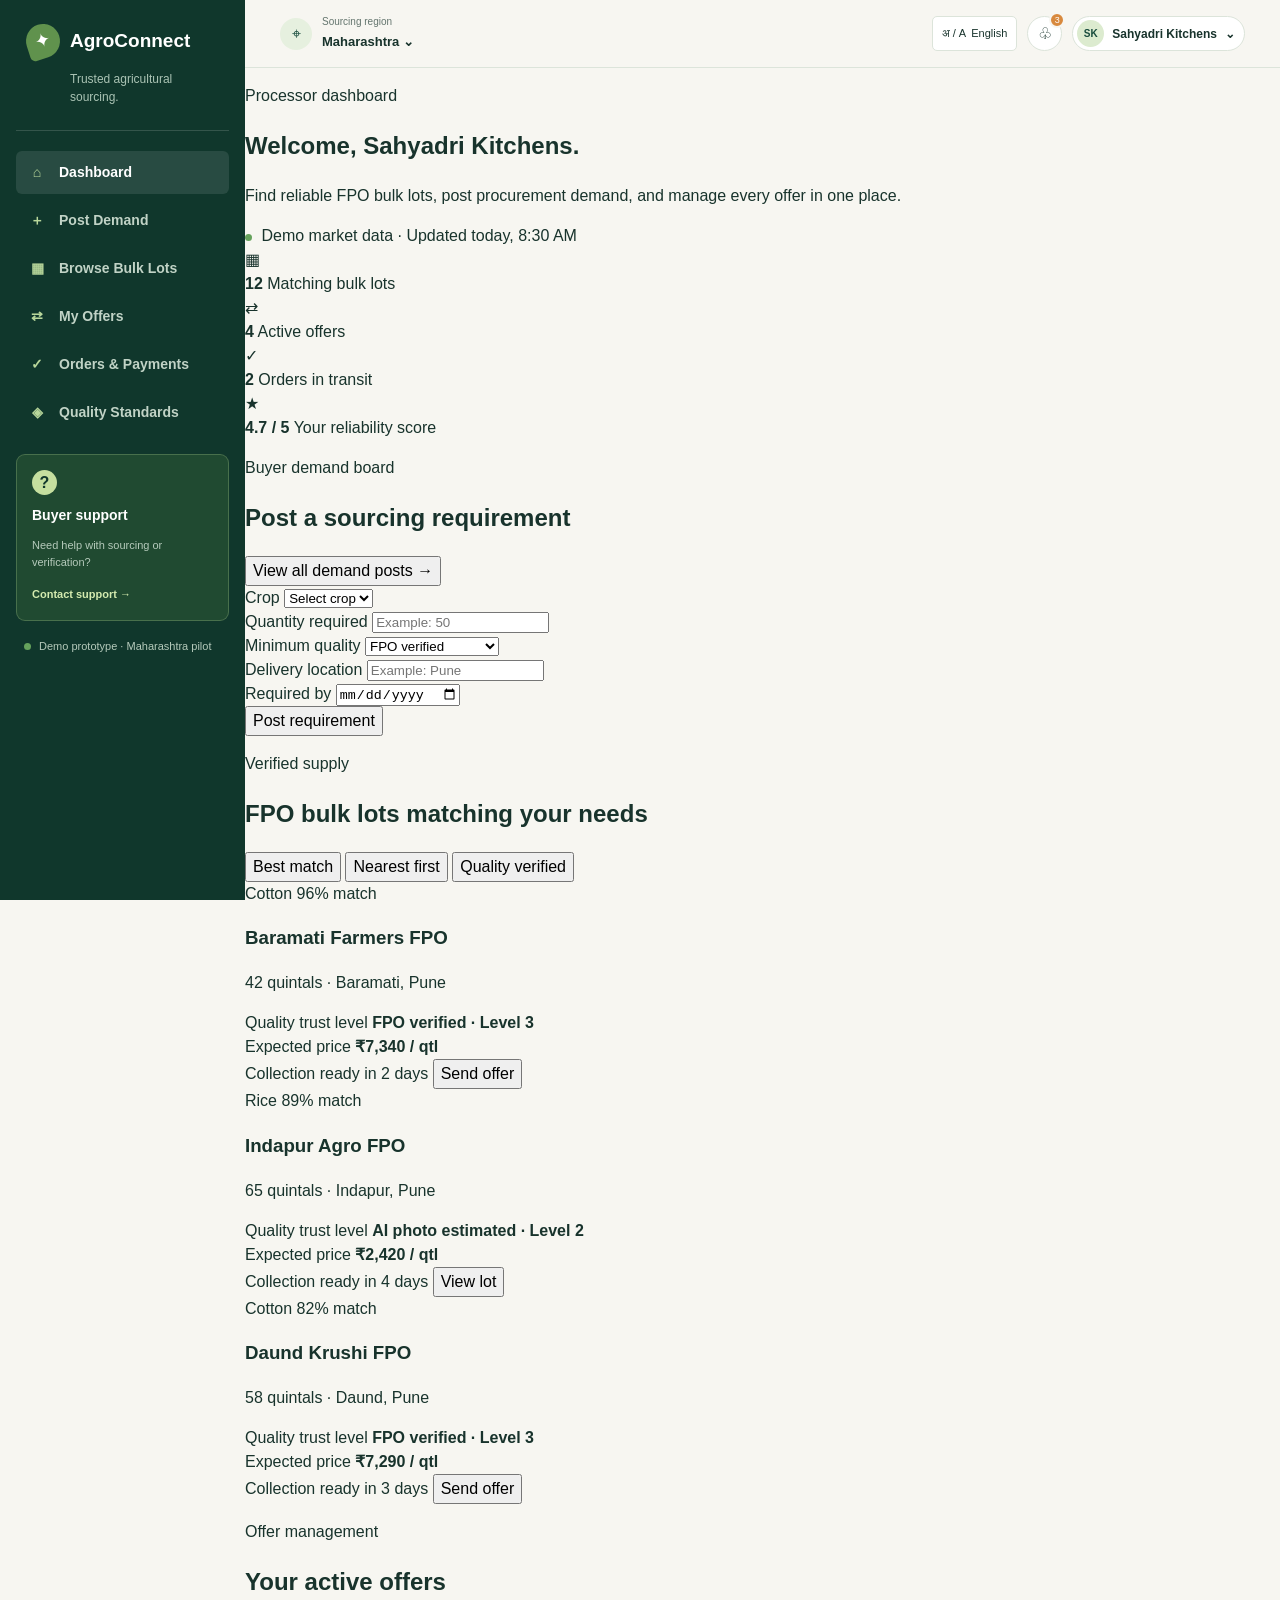
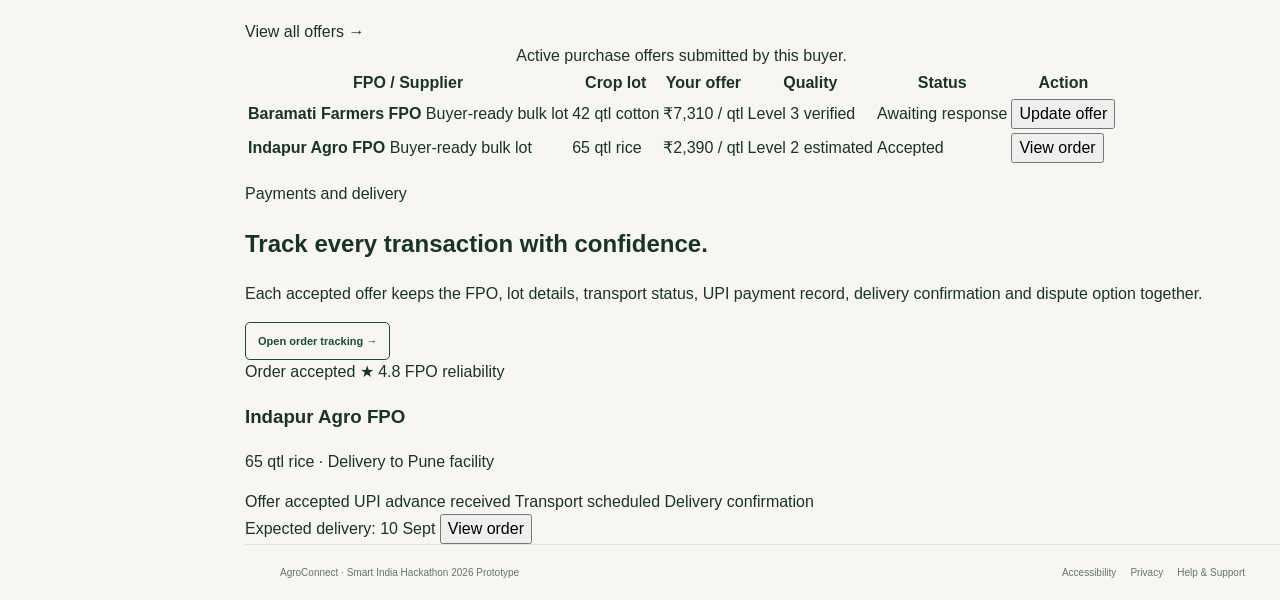
==== buyer.html @ 82c6be45 "fix(dashboard): resolve issue" ====
<!DOCTYPE html>
<html lang="en">
<head>
  <meta charset="UTF-8">
  <meta name="viewport" content="width=device-width, initial-scale=1.0">

  <title>Buyer Dashboard | AgroConnect</title>

  <link rel="stylesheet" href="css/common.css">
  <link rel="stylesheet" href="css/buyer.css">
</head>

<body>
  <a class="skip-link" href="#main-content">Skip to dashboard content</a>

  <div class="app-shell">
    <aside class="sidebar" aria-label="Buyer navigation">
      <div class="brand-area">
        <a class="brand" href="index.html">
          <span class="brand-icon">✦</span>
          <span><strong>AgroConnect</strong></span>
        </a>

        <p class="brand-tagline">Trusted agricultural sourcing.</p>
      </div>

      <nav class="sidebar-nav">
        <a class="nav-item active" href="#buyer-dashboard">
          <span>⌂</span>
          Dashboard
        </a>

        <a class="nav-item" href="#demand-board">
          <span>＋</span>
          Post Demand
        </a>

        <a class="nav-item" href="#bulk-lots">
          <span>▦</span>
          Browse Bulk Lots
        </a>

        <a class="nav-item" href="#offers">
          <span>⇄</span>
          My Offers
        </a>

        <a class="nav-item" href="#orders">
          <span>✓</span>
          Orders & Payments
        </a>

        <a class="nav-item" href="#quality">
          <span>◈</span>
          Quality Standards
        </a>
      </nav>

      <section class="help-card">
        <span class="help-icon">?</span>
        <h2>Buyer support</h2>
        <p>Need help with sourcing or verification?</p>
        <button class="text-button" type="button">Contact support →</button>
      </section>

      <div class="sidebar-footer">
        <span class="status-dot"></span>
        Demo prototype · Maharashtra pilot
      </div>
    </aside>

    <div class="page-wrapper">
      <header class="topbar">
        <button class="mobile-menu-button" type="button" aria-label="Open navigation" aria-expanded="false">
          ☰
        </button>

        <div class="location-selector">
          <span class="location-icon">⌖</span>

          <div>
            <small>Sourcing region</small>

            <button class="location-button" type="button">
              Maharashtra
              <span>⌄</span>
            </button>
          </div>
        </div>

        <div class="topbar-actions">
          <button class="language-button" type="button">
            अ / A
            <span>English</span>
          </button>

          <button class="notification-button" type="button" aria-label="View 3 notifications">
            ♧
            <span class="notification-count">3</span>
          </button>

          <button class="profile-button" type="button">
            <span class="profile-avatar">SK</span>
            <span class="profile-name">Sahyadri Kitchens</span>
            <span>⌄</span>
          </button>
        </div>
      </header>

      <main id="main-content" class="buyer-content">
        <section id="buyer-dashboard" class="buyer-welcome">
          <div>
            <p class="eyebrow">Processor dashboard</p>
            <h1>Welcome, Sahyadri Kitchens.</h1>
            <p>
              Find reliable FPO bulk lots, post procurement demand,
              and manage every offer in one place.
            </p>
          </div>

          <div class="data-status">
            <span class="status-dot"></span>
            Demo market data · Updated today, 8:30 AM
          </div>
        </section>

        <section class="buyer-summary-grid" aria-label="Buyer summary">
          <article class="buyer-summary-card">
            <span class="summary-icon">▦</span>
            <div>
              <strong>12</strong>
              <span>Matching bulk lots</span>
            </div>
          </article>

          <article class="buyer-summary-card">
            <span class="summary-icon">⇄</span>
            <div>
              <strong>4</strong>
              <span>Active offers</span>
            </div>
          </article>

          <article class="buyer-summary-card">
            <span class="summary-icon">✓</span>
            <div>
              <strong>2</strong>
              <span>Orders in transit</span>
            </div>
          </article>

          <article class="buyer-summary-card trust-card">
            <span class="summary-icon">★</span>
            <div>
              <strong>4.7 / 5</strong>
              <span>Your reliability score</span>
            </div>
          </article>
        </section>

        <section id="demand-board" class="buyer-section" aria-labelledby="demand-title">
          <div class="section-heading">
            <div>
              <p class="eyebrow">Buyer demand board</p>
              <h2 id="demand-title">Post a sourcing requirement</h2>
            </div>

            <button class="section-link button-reset" type="button">
              View all demand posts →
            </button>
          </div>

          <form class="demand-form" id="demand-form">
            <div class="form-field">
              <label for="crop">Crop</label>
              <select id="crop" required>
                <option value="">Select crop</option>
                <option>Cotton</option>
                <option>Rice</option>
                <option>Sugarcane</option>
                <option>Tur Dal</option>
              </select>
            </div>

            <div class="form-field">
              <label for="quantity">Quantity required</label>
              <input id="quantity" type="number" placeholder="Example: 50">
            </div>

            <div class="form-field">
              <label for="quality-grade">Minimum quality</label>
              <select id="quality-grade">
                <option>FPO verified</option>
                <option>AI photo estimated</option>
                <option>Self-declared</option>
              </select>
            </div>

            <div class="form-field">
              <label for="delivery-location">Delivery location</label>
              <input id="delivery-location" type="text" placeholder="Example: Pune">
            </div>

            <div class="form-field">
              <label for="required-date">Required by</label>
              <input id="required-date" type="date">
            </div>

            <button class="post-demand-button" type="submit">
              Post requirement
            </button>
          </form>
        </section>

        <section id="bulk-lots" class="buyer-section" aria-labelledby="lots-title">
          <div class="section-heading">
            <div>
              <p class="eyebrow">Verified supply</p>
              <h2 id="lots-title">FPO bulk lots matching your needs</h2>
            </div>

            <div class="table-filters">
              <button class="filter-button active" type="button">Best match</button>
              <button class="filter-button" type="button">Nearest first</button>
              <button class="filter-button" type="button">Quality verified</button>
            </div>
          </div>

          <div class="bulk-lot-grid">
            <article class="bulk-lot-card featured-lot">
              <div class="bulk-lot-top">
                <span class="crop-badge cotton">Cotton</span>
                <span class="match-label">96% match</span>
              </div>

              <h3>Baramati Farmers FPO</h3>
              <p class="lot-details">42 quintals · Baramati, Pune</p>

              <div class="quality-row">
                <span>Quality trust level</span>
                <strong>FPO verified · Level 3</strong>
              </div>

              <div class="quality-progress">
                <span></span>
                <span></span>
                <span></span>
              </div>

              <div class="bulk-lot-price">
                <span>Expected price</span>
                <strong>₹7,340 / qtl</strong>
              </div>

              <div class="bulk-lot-footer">
                <span>Collection ready in 2 days</span>
                <button class="offer-button" type="button">Send offer</button>
              </div>
            </article>

            <article class="bulk-lot-card">
              <div class="bulk-lot-top">
                <span class="crop-badge rice">Rice</span>
                <span class="match-label">89% match</span>
              </div>

              <h3>Indapur Agro FPO</h3>
              <p class="lot-details">65 quintals · Indapur, Pune</p>

              <div class="quality-row">
                <span>Quality trust level</span>
                <strong>AI photo estimated · Level 2</strong>
              </div>

              <div class="quality-progress level-two-progress">
                <span></span>
                <span></span>
                <span></span>
              </div>

              <div class="bulk-lot-price">
                <span>Expected price</span>
                <strong>₹2,420 / qtl</strong>
              </div>

              <div class="bulk-lot-footer">
                <span>Collection ready in 4 days</span>
                <button class="offer-button" type="button">View lot</button>
              </div>
            </article>

            <article class="bulk-lot-card">
              <div class="bulk-lot-top">
                <span class="crop-badge cotton">Cotton</span>
                <span class="match-label">82% match</span>
              </div>

              <h3>Daund Krushi FPO</h3>
              <p class="lot-details">58 quintals · Daund, Pune</p>

              <div class="quality-row">
                <span>Quality trust level</span>
                <strong>FPO verified · Level 3</strong>
              </div>

              <div class="quality-progress">
                <span></span>
                <span></span>
                <span></span>
              </div>

              <div class="bulk-lot-price">
                <span>Expected price</span>
                <strong>₹7,290 / qtl</strong>
              </div>

              <div class="bulk-lot-footer">
                <span>Collection ready in 3 days</span>
                <button class="offer-button" type="button">Send offer</button>
              </div>
            </article>
          </div>
        </section>

        <section id="offers" class="buyer-section" aria-labelledby="offer-title">
          <div class="section-heading">
            <div>
              <p class="eyebrow">Offer management</p>
              <h2 id="offer-title">Your active offers</h2>
            </div>

            <a class="section-link" href="#all-offers">View all offers →</a>
          </div>

          <div class="table-container">
            <table>
              <caption>Active purchase offers submitted by this buyer.</caption>

              <thead>
                <tr>
                  <th>FPO / Supplier</th>
                  <th>Crop lot</th>
                  <th>Your offer</th>
                  <th>Quality</th>
                  <th>Status</th>
                  <th>Action</th>
                </tr>
              </thead>

              <tbody>
                <tr>
                  <td>
                    <strong>Baramati Farmers FPO</strong>
                    <span class="table-subtext">Buyer-ready bulk lot</span>
                  </td>

                  <td>42 qtl cotton</td>
                  <td>₹7,310 / qtl</td>
                  <td><span class="quality-badge verified">Level 3 verified</span></td>
                  <td><span class="offer-status pending">Awaiting response</span></td>
                  <td><button class="table-action" type="button">Update offer</button></td>
                </tr>

                <tr>
                  <td>
                    <strong>Indapur Agro FPO</strong>
                    <span class="table-subtext">Buyer-ready bulk lot</span>
                  </td>

                  <td>65 qtl rice</td>
                  <td>₹2,390 / qtl</td>
                  <td><span class="quality-badge estimated">Level 2 estimated</span></td>
                  <td><span class="offer-status accepted">Accepted</span></td>
                  <td><button class="table-action" type="button">View order</button></td>
                </tr>
              </tbody>
            </table>
          </div>
        </section>

        <section id="orders" class="buyer-section order-section" aria-labelledby="order-title">
          <div class="order-copy">
            <p class="eyebrow">Payments and delivery</p>
            <h2 id="order-title">Track every transaction with confidence.</h2>
            <p>
              Each accepted offer keeps the FPO, lot details, transport status,
              UPI payment record, delivery confirmation and dispute option together.
            </p>

            <button class="secondary-button" type="button">
              Open order tracking →
            </button>
          </div>

          <article class="order-preview">
            <div class="order-preview-top">
              <span class="offer-status accepted">Order accepted</span>
              <span class="reliability-score">★ 4.8 FPO reliability</span>
            </div>

            <h3>Indapur Agro FPO</h3>
            <p>65 qtl rice · Delivery to Pune facility</p>

            <div class="order-steps">
              <span class="completed">Offer accepted</span>
              <span class="completed">UPI advance received</span>
              <span class="current">Transport scheduled</span>
              <span>Delivery confirmation</span>
            </div>

            <div class="order-preview-footer">
              <span>Expected delivery: 10 Sept</span>
              <button type="button">View order</button>
            </div>
          </article>
        </section>
      </main>

      <footer class="app-footer">
        <span>AgroConnect · Smart India Hackathon 2026 Prototype</span>

        <nav>
          <a href="#accessibility">Accessibility</a>
          <a href="#privacy">Privacy</a>
          <a href="#support">Help & Support</a>
        </nav>
      </footer>
    </div>
  </div>

  <script src="js/buyer.js"></script>
</body>
</html>
---- css/common.css ----
:root {
  --green: #174b3c;
  --green-dark: #10372c;
  --green-light: #e6f0df;
  --cream: #f7f6f1;
  --white: #ffffff;
  --text: #18332c;
  --muted: #64756e;
  --line: #dce4da;
  --orange: #d8893e;
  --success: #287b47;
  --sidebar: 245px;
}

* {
  box-sizing: border-box;
}

html {
  scroll-behavior: smooth;
}

body {
  margin: 0;
  background: var(--cream);
  color: var(--text);
  font-family: Arial, "Segoe UI", sans-serif;
  line-height: 1.5;
}

a {
  color: inherit;
  text-decoration: none;
}

button {
  cursor: pointer;
  font: inherit;
}

button:focus-visible,
a:focus-visible {
  outline: 3px solid var(--orange);
  outline-offset: 3px;
}

.skip-link {
  position: fixed;
  top: -100px;
  left: 15px;
  z-index: 100;
  padding: 10px 14px;
  background: white;
  color: var(--green);
  font-weight: bold;
}

.skip-link:focus {
  top: 15px;
}

.visually-hidden {
  position: absolute;
  width: 1px;
  height: 1px;
  overflow: hidden;
  clip: rect(0 0 0 0);
}

/* Sidebar */

.app-shell {
  min-height: 100vh;
}

.sidebar {
  position: fixed;
  top: 0;
  bottom: 0;
  width: var(--sidebar);
  padding: 24px 16px 16px;
  background: var(--green-dark);
  color: #dce9df;
  overflow-y: auto;
  z-index: 20;
}

.brand-area {
  padding: 0 10px 24px;
  border-bottom: 1px solid rgba(255, 255, 255, 0.15);
}

.brand {
  display: flex;
  align-items: center;
  gap: 10px;
  color: white;
  font-size: 19px;
}

.brand-icon {
  display: grid;
  width: 34px;
  height: 34px;
  place-items: center;
  border-radius: 50% 50% 50% 5px;
  background: #60924d;
  transform: rotate(-18deg);
}

.brand em {
  color: #e3a45b;
  font-style: normal;
  font-weight: bold;
}

.brand-tagline {
  margin: 12px 0 0 44px;
  color: #aac3b4;
  font-size: 12px;
}

.sidebar-nav {
  display: grid;
  gap: 5px;
  padding: 20px 0;
}

.nav-item {
  display: flex;
  align-items: center;
  gap: 13px;
  padding: 11px 12px;
  border-radius: 6px;
  color: #c1d3c6;
  font-size: 14px;
  font-weight: 600;
}

.nav-item span {
  width: 18px;
  color: #b8d79b;
  text-align: center;
}

.nav-item:hover,
.nav-item.active {
  background: rgba(255, 255, 255, 0.1);
  color: white;
}

.help-card {
  margin-top: auto;
  padding: 15px;
  border: 1px solid rgba(190, 223, 155, 0.25);
  border-radius: 9px;
  background: rgba(102, 148, 71, 0.2);
}

.help-icon {
  display: grid;
  width: 25px;
  height: 25px;
  place-items: center;
  border-radius: 50%;
  background: #c5df9f;
  color: var(--green-dark);
  font-weight: bold;
}

.help-card h2 {
  margin: 10px 0 4px;
  color: white;
  font-size: 14px;
}

.help-card p,
.sidebar-footer {
  color: #b5cabb;
  font-size: 11px;
}

.text-button {
  padding: 0;
  border: 0;
  background: transparent;
  color: #d4ebaf;
  font-size: 11px;
  font-weight: bold;
}

.sidebar-footer {
  padding: 17px 8px 0;
}

.status-dot {
  display: inline-block;
  width: 7px;
  height: 7px;
  margin-right: 5px;
  border-radius: 50%;
  background: #65a25c;
}

/* Top bar */

.page-wrapper {
  min-height: 100vh;
  margin-left: var(--sidebar);
}

.topbar {
  position: sticky;
  top: 0;
  z-index: 10;
  display: flex;
  align-items: center;
  justify-content: space-between;
  min-height: 68px;
  padding: 0 35px;
  border-bottom: 1px solid var(--line);
  background: rgba(247, 246, 241, 0.97);
}

.location-selector,
.topbar-actions,
.profile-button,
.language-button {
  display: flex;
  align-items: center;
}

.location-selector {
  gap: 10px;
}

.location-icon {
  display: grid;
  width: 32px;
  height: 32px;
  place-items: center;
  border-radius: 50%;
  background: var(--green-light);
  color: var(--green);
}

.location-selector small {
  display: block;
  color: var(--muted);
  font-size: 10px;
}

.location-button,
.icon-button {
  padding: 0;
  border: 0;
  background: transparent;
  color: var(--text);
  font-size: 13px;
  font-weight: bold;
}

.topbar-actions {
  gap: 10px;
}

.language-button,
.notification-button,
.profile-button {
  min-height: 35px;
  border: 1px solid var(--line);
  background: white;
  color: var(--text);
}

.language-button {
  gap: 5px;
  padding: 0 9px;
  border-radius: 5px;
  font-size: 11px;
}

.notification-button {
  position: relative;
  width: 35px;
  border-radius: 50%;
}

.notification-count {
  position: absolute;
  top: -5px;
  right: -4px;
  display: grid;
  width: 16px;
  height: 16px;
  place-items: center;
  border: 2px solid var(--cream);
  border-radius: 50%;
  background: var(--orange);
  color: white;
  font-size: 9px;
}

.profile-button {
  gap: 8px;
  padding: 3px 9px 3px 4px;
  border-radius: 20px;
  font-size: 12px;
  font-weight: bold;
}

.profile-avatar {
  display: grid;
  width: 27px;
  height: 27px;
  place-items: center;
  border-radius: 50%;
  background: #dcebcf;
  color: var(--green);
  font-size: 10px;
}

.mobile-menu-button {
  display: none;
}

/* Shared buttons and footer */

.primary-button,
.secondary-button,
.small-button {
  border-radius: 5px;
  font-size: 11px;
  font-weight: bold;
}

.primary-button {
  width: 100%;
  padding: 11px;
  border: 0;
  background: var(--green);
  color: white;
}

.primary-button:hover {
  background: var(--green-dark);
}

.secondary-button {
  display: inline-block;
  padding: 10px 12px;
  border: 1px solid var(--green);
  background: transparent;
  color: var(--green);
}

.app-footer {
  display: flex;
  justify-content: space-between;
  gap: 15px;
  padding: 20px 35px;
  border-top: 1px solid var(--line);
  color: var(--muted);
  font-size: 10px;
}

.app-footer nav {
  display: flex;
  gap: 14px;
}

.prototype-message {
  position: fixed;
  right: 20px;
  bottom: 20px;
  z-index: 100;
  max-width: 320px;
  padding: 12px 16px;
  border-radius: 6px;
  background: var(--green);
  color: white;
  box-shadow: 0 8px 22px rgba(0, 0, 0, 0.18);
  font-size: 13px;
}

/* Shared mobile layout */

@media (max-width: 900px) {
  .sidebar {
    transform: translateX(-100%);
    transition: transform 0.25s ease;
  }

  .sidebar.is-open {
    transform: translateX(0);
  }

  .page-wrapper {
    margin-left: 0;
  }

  .mobile-menu-button {
    display: block;
    border: 0;
    background: transparent;
    color: var(--green);
    font-size: 22px;
  }
}

@media (max-width: 600px) {
  .topbar {
    padding: 0 18px;
  }

  .profile-name,
  .language-button span,
  .location-selector small {
    display: none;
  }

  .app-footer {
    align-items: flex-start;
    flex-direction: column;
    padding: 18px;
  }
}

html {
  scroll-padding-top: 90px;
}

body {
  overflow-x: hidden;
}

@media (max-width: 900px) {
  .topbar {
    z-index: 40;
  }

  .sidebar {
    z-index: 30;
    width: min(280px, 82vw);
  }

  .sidebar.is-open {
    box-shadow: 15px 0 35px rgba(0, 0, 0, 0.22);
  }

  .mobile-menu-button {
    position: relative;
    z-index: 50;
  }
}

/* =========================================================
   AGROCONNECT AI
   MOBILE SIDEBAR FIX
   ========================================================= */

/*
   Prevent the entire website from moving sideways
   when the mobile sidebar is opened.
*/
html,
body {
  overflow-x: hidden;
}


/*
   The page itself should not scroll horizontally.
*/
body {
  position: relative;
}


/* =========================================================
   SIDEBAR OVERLAY
   ========================================================= */

.sidebar-overlay {
  display: none;
}


/* =========================================================
   MOBILE SIDEBAR
   ========================================================= */

@media (max-width: 900px) {

  /*
     Keep the sidebar above the page.
  */
  .sidebar {
    position: fixed;
    top: 0;
    left: 0;

    width: min(280px, 82vw);
    height: 100vh;

    z-index: 100;

    transform: translateX(-100%);

    transition:
      transform 0.25s ease;

    overflow-y: auto;
    overflow-x: hidden;
  }


  /*
     When JavaScript adds .is-open,
     the sidebar comes onto the screen.
  */
  .sidebar.is-open {
    transform: translateX(0);
  }


  /* =======================================================
     CLOSE BUTTON
     ======================================================= */

  .sidebar-close-button {
    display: flex;

    align-items: center;
    justify-content: center;

    position: absolute;

    top: 16px;
    right: 16px;

    width: 30px;
    height: 30px;

    border: none;
    border-radius: 8px;

    background: whitesmoke;

    font-size: 30px;
    line-height: 1;

    cursor: pointer;

    z-index: 110;
  }


  .sidebar-close-button:hover {
    background: rgba(164, 165, 164, 0.06);
  }


  /* =======================================================
     OVERLAY
     ======================================================= */

  .sidebar-overlay {
    display: block;

    position: fixed;

    inset: 0;

    background: rgba(0, 0, 0, 0.35);

    z-index: 90;

    opacity: 0;

    visibility: hidden;

    pointer-events: none;

    transition:
      opacity 0.25s ease,
      visibility 0.25s ease;
  }


  /*
     Overlay becomes clickable only when
     sidebar is open.
  */
  .sidebar-overlay.is-visible {
    opacity: 1;

    visibility: visible;

    pointer-events: auto;
  }


  /* =======================================================
     TOP BAR
     ======================================================= */

  .topbar {
    position: relative;
    z-index: 80;
  }


  /*
     Mobile menu button stays above the page.
  */
  .mobile-menu-button {
    position: relative;

    z-index: 85;
  }


  /*
     Stop the background page from scrolling while
     mobile navigation is open.
  */
  body.sidebar-open {
    overflow: hidden;
  }

}


/* =========================================================
   DESKTOP
   ========================================================= */

@media (min-width: 901px) {

  /*
     Close button should never appear on desktop.
  */
  .sidebar-close-button {
    display: none;
  }

}
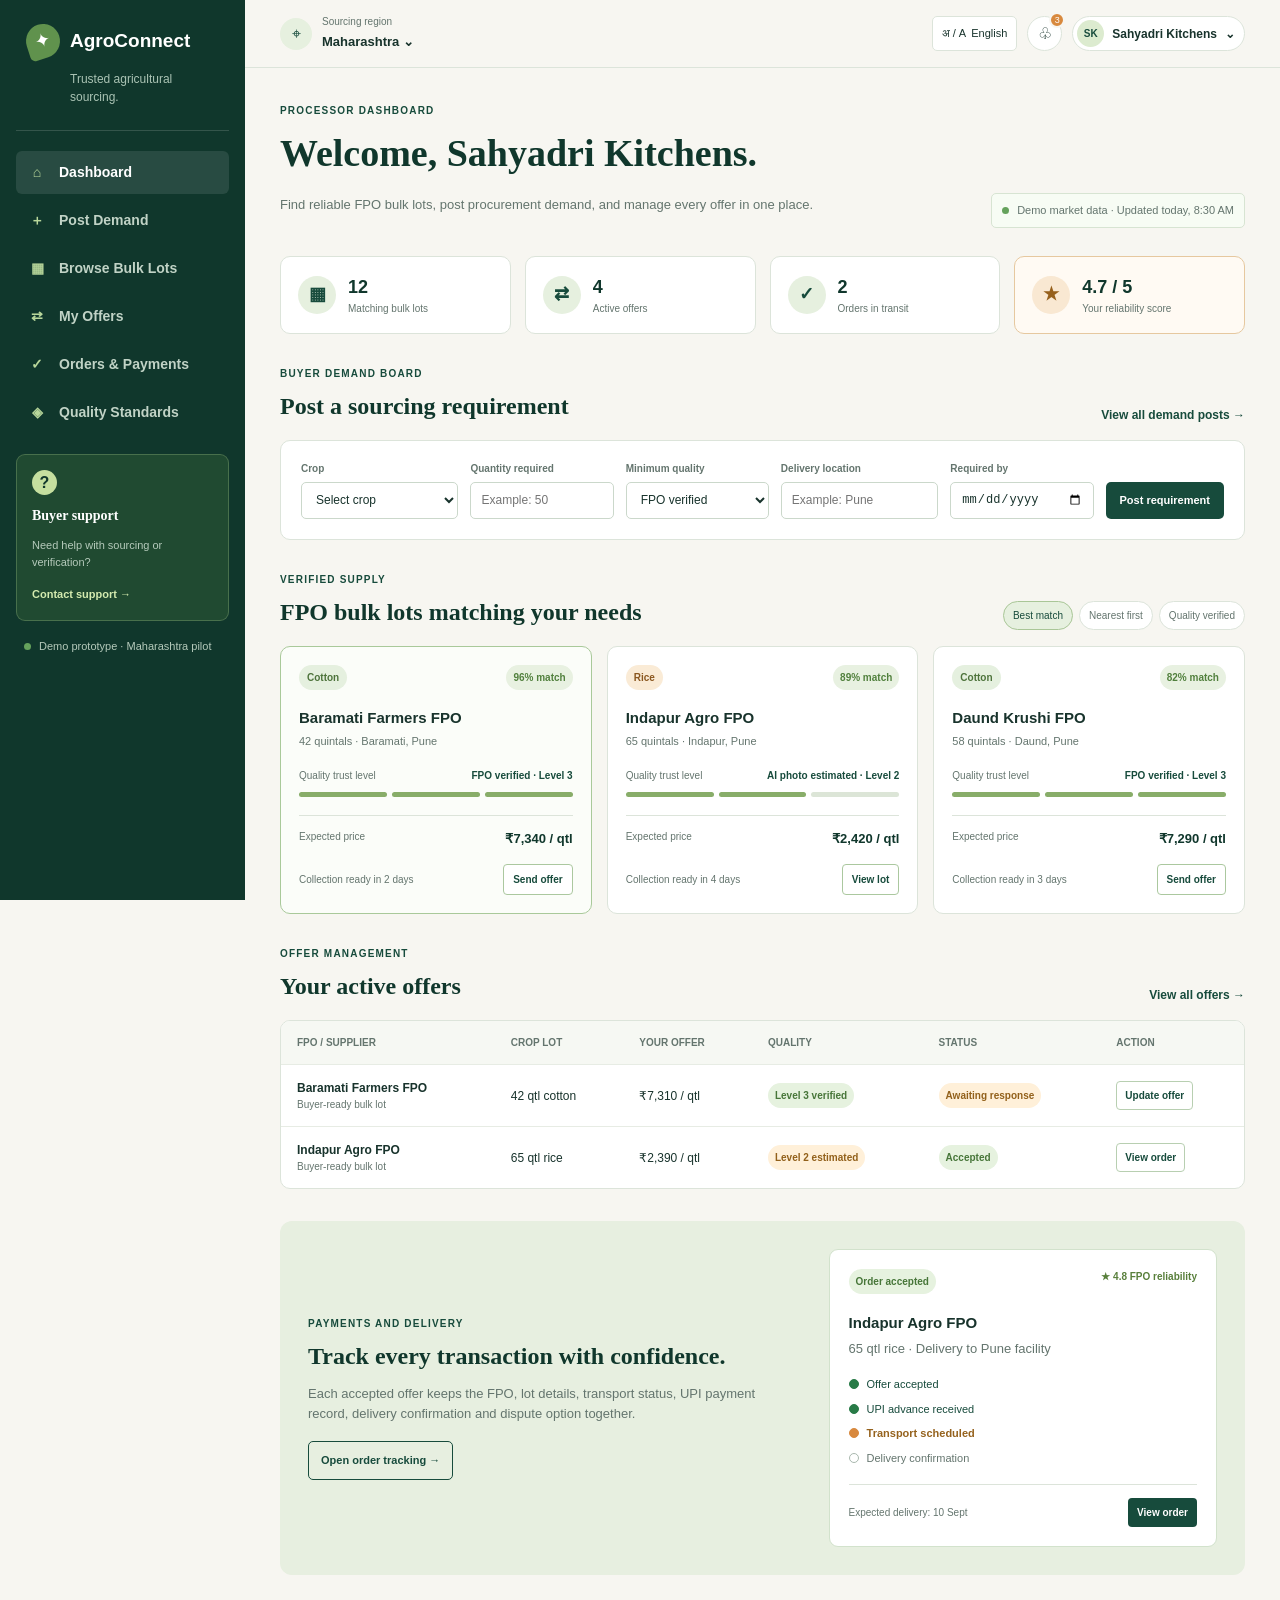
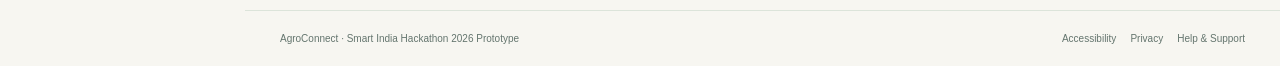
==== commit 264f0317: "feat: add AgroConnect role-based dashboards" ====
--- a/buyer.html
+++ b/buyer.html
@@ -15,6 +15,9 @@
 
   <div class="app-shell">
     <aside class="sidebar" aria-label="Buyer navigation">
+      <button class="sidebar-close" type="button" aria-label="Close navigation">
+  ×
+</button>
       <div class="brand-area">
         <a class="brand" href="index.html">
           <span class="brand-icon">✦</span>
@@ -68,6 +71,7 @@
         Demo prototype · Maharashtra pilot
       </div>
     </aside>
+    <button class="mobile-overlay" type="button" aria-label="Close navigation"></button>
 
     <div class="page-wrapper">
       <header class="topbar">
--- a/css/common.css
+++ b/css/common.css
@@ -1,16 +1,34 @@
+/* =========================================================
+   AGROCONNECT AI
+   COMMON STYLES
+   ========================================================= */
+
+/* =========================================================
+   ROOT VARIABLES
+   ========================================================= */
+
 :root {
   --green: #174b3c;
   --green-dark: #10372c;
   --green-light: #e6f0df;
+
   --cream: #f7f6f1;
   --white: #ffffff;
+
   --text: #18332c;
   --muted: #64756e;
   --line: #dce4da;
+
   --orange: #d8893e;
   --success: #287b47;
+
   --sidebar: 245px;
 }
+
+
+/* =========================================================
+   GLOBAL RESET
+   ========================================================= */
 
 * {
   box-sizing: border-box;
@@ -18,14 +36,20 @@
 
 html {
   scroll-behavior: smooth;
+  scroll-padding-top: 90px;
 }
 
 body {
   margin: 0;
+  position: relative;
+
   background: var(--cream);
   color: var(--text);
+
   font-family: Arial, "Segoe UI", sans-serif;
   line-height: 1.5;
+
+  overflow-x: hidden;
 }
 
 a {
@@ -44,15 +68,26 @@
   outline-offset: 3px;
 }
 
+
+/* =========================================================
+   ACCESSIBILITY
+   ========================================================= */
+
 .skip-link {
   position: fixed;
   top: -100px;
   left: 15px;
-  z-index: 100;
+
+  z-index: 1000;
+
   padding: 10px 14px;
-  background: white;
+
+  background: var(--white);
   color: var(--green);
+
   font-weight: bold;
+
+  box-shadow: 0 4px 15px rgba(0, 0, 0, 0.15);
 }
 
 .skip-link:focus {
@@ -61,130 +96,209 @@
 
 .visually-hidden {
   position: absolute;
+
   width: 1px;
   height: 1px;
+
   overflow: hidden;
+
   clip: rect(0 0 0 0);
-}
-
-/* Sidebar */
+  clip-path: inset(50%);
+  white-space: nowrap;
+}
+
+
+/* =========================================================
+   APP SHELL
+   ========================================================= */
 
 .app-shell {
   min-height: 100vh;
 }
 
+
+/* =========================================================
+   SIDEBAR - DESKTOP
+   ========================================================= */
+
 .sidebar {
   position: fixed;
+
   top: 0;
+  left: 0;
   bottom: 0;
+
   width: var(--sidebar);
+
   padding: 24px 16px 16px;
+
   background: var(--green-dark);
   color: #dce9df;
+
+  overflow-x: hidden;
   overflow-y: auto;
-  z-index: 20;
-}
+
+  z-index: 200;
+
+  /* Desktop state */
+  transform: translateX(0);
+}
+
+
+/* =========================================================
+   SIDEBAR BRAND
+   ========================================================= */
 
 .brand-area {
   padding: 0 10px 24px;
+
   border-bottom: 1px solid rgba(255, 255, 255, 0.15);
 }
 
 .brand {
   display: flex;
   align-items: center;
+
   gap: 10px;
+
   color: white;
+
   font-size: 19px;
 }
 
 .brand-icon {
   display: grid;
+
   width: 34px;
   height: 34px;
+
   place-items: center;
+
   border-radius: 50% 50% 50% 5px;
+
   background: #60924d;
+
   transform: rotate(-18deg);
 }
 
 .brand em {
   color: #e3a45b;
+
   font-style: normal;
   font-weight: bold;
 }
 
 .brand-tagline {
   margin: 12px 0 0 44px;
+
   color: #aac3b4;
+
   font-size: 12px;
 }
+
+
+/* =========================================================
+   SIDEBAR NAVIGATION
+   ========================================================= */
 
 .sidebar-nav {
   display: grid;
+
   gap: 5px;
+
   padding: 20px 0;
 }
 
 .nav-item {
   display: flex;
   align-items: center;
+
   gap: 13px;
+
   padding: 11px 12px;
+
   border-radius: 6px;
+
   color: #c1d3c6;
+
   font-size: 14px;
   font-weight: 600;
+
+  transition:
+    background 0.2s ease,
+    color 0.2s ease;
 }
 
 .nav-item span {
   width: 18px;
+
   color: #b8d79b;
+
   text-align: center;
 }
 
 .nav-item:hover,
 .nav-item.active {
   background: rgba(255, 255, 255, 0.1);
+
   color: white;
 }
+
+
+/* =========================================================
+   SIDEBAR HELP CARD
+   ========================================================= */
 
 .help-card {
   margin-top: auto;
+
   padding: 15px;
+
   border: 1px solid rgba(190, 223, 155, 0.25);
   border-radius: 9px;
+
   background: rgba(102, 148, 71, 0.2);
 }
 
 .help-icon {
   display: grid;
+
   width: 25px;
   height: 25px;
+
   place-items: center;
+
   border-radius: 50%;
+
   background: #c5df9f;
   color: var(--green-dark);
+
   font-weight: bold;
 }
 
 .help-card h2 {
   margin: 10px 0 4px;
+
   color: white;
+
   font-size: 14px;
 }
 
 .help-card p,
 .sidebar-footer {
   color: #b5cabb;
+
   font-size: 11px;
 }
 
 .text-button {
   padding: 0;
+
   border: 0;
+
   background: transparent;
   color: #d4ebaf;
+
   font-size: 11px;
   font-weight: bold;
 }
@@ -195,32 +309,74 @@
 
 .status-dot {
   display: inline-block;
+
   width: 7px;
   height: 7px;
+
   margin-right: 5px;
+
   border-radius: 50%;
+
   background: #65a25c;
 }
 
-/* Top bar */
+
+/* =========================================================
+   SIDEBAR CLOSE BUTTON
+   ========================================================= */
+
+/*
+   Hidden on desktop.
+   Displayed only on mobile.
+*/
+
+.sidebar-close-button {
+  display: none;
+}
+
+
+/* =========================================================
+   PAGE WRAPPER
+   ========================================================= */
 
 .page-wrapper {
   min-height: 100vh;
+
   margin-left: var(--sidebar);
 }
+
+
+/* =========================================================
+   TOP BAR
+   ========================================================= */
 
 .topbar {
   position: sticky;
+
   top: 0;
-  z-index: 10;
+
+  z-index: 100;
+
   display: flex;
   align-items: center;
   justify-content: space-between;
+
   min-height: 68px;
+
   padding: 0 35px;
+
   border-bottom: 1px solid var(--line);
+
   background: rgba(247, 246, 241, 0.97);
-}
+
+  backdrop-filter: blur(8px);
+  -webkit-backdrop-filter: blur(8px);
+}
+
+
+/* =========================================================
+   LOCATION SELECTOR
+   ========================================================= */
 
 .location-selector,
 .topbar-actions,
@@ -236,29 +392,43 @@
 
 .location-icon {
   display: grid;
+
   width: 32px;
   height: 32px;
+
   place-items: center;
+
   border-radius: 50%;
+
   background: var(--green-light);
   color: var(--green);
 }
 
 .location-selector small {
   display: block;
+
   color: var(--muted);
+
   font-size: 10px;
 }
 
 .location-button,
 .icon-button {
   padding: 0;
+
   border: 0;
+
   background: transparent;
   color: var(--text);
+
   font-size: 13px;
   font-weight: bold;
 }
+
+
+/* =========================================================
+   TOPBAR ACTIONS
+   ========================================================= */
 
 .topbar-actions {
   gap: 10px;
@@ -268,78 +438,164 @@
 .notification-button,
 .profile-button {
   min-height: 35px;
+
   border: 1px solid var(--line);
+
   background: white;
   color: var(--text);
 }
 
 .language-button {
   gap: 5px;
+
   padding: 0 9px;
+
   border-radius: 5px;
+
   font-size: 11px;
 }
 
 .notification-button {
   position: relative;
+
   width: 35px;
+
   border-radius: 50%;
 }
 
 .notification-count {
   position: absolute;
+
   top: -5px;
   right: -4px;
+
   display: grid;
+
   width: 16px;
   height: 16px;
+
   place-items: center;
+
   border: 2px solid var(--cream);
   border-radius: 50%;
+
   background: var(--orange);
   color: white;
+
   font-size: 9px;
 }
 
 .profile-button {
   gap: 8px;
+
   padding: 3px 9px 3px 4px;
+
   border-radius: 20px;
+
   font-size: 12px;
   font-weight: bold;
 }
 
 .profile-avatar {
   display: grid;
+
   width: 27px;
   height: 27px;
+
   place-items: center;
+
   border-radius: 50%;
+
   background: #dcebcf;
   color: var(--green);
+
   font-size: 10px;
 }
+
+
+/* =========================================================
+   MOBILE MENU BUTTON
+   ========================================================= */
 
 .mobile-menu-button {
   display: none;
-}
-
-/* Shared buttons and footer */
+
+  padding: 6px;
+
+  border: 0;
+
+  background: transparent;
+
+  color: var(--green);
+
+  font-size: 22px;
+
+  line-height: 1;
+}
+
+
+/* =========================================================
+   SIDEBAR OVERLAY
+   ========================================================= */
+
+/*
+   Hidden by default.
+   JavaScript adds .is-visible when sidebar opens.
+*/
+
+.sidebar-overlay {
+  position: fixed;
+
+  inset: 0;
+
+  z-index: 150;
+
+  background: rgba(0, 0, 0, 0.35);
+
+  opacity: 0;
+
+  visibility: hidden;
+
+  pointer-events: none;
+
+  transition:
+    opacity 0.25s ease,
+    visibility 0.25s ease;
+}
+
+.sidebar-overlay.is-visible {
+  opacity: 1;
+
+  visibility: visible;
+
+  pointer-events: auto;
+}
+
+
+/* =========================================================
+   SHARED BUTTONS
+   ========================================================= */
 
 .primary-button,
 .secondary-button,
 .small-button {
   border-radius: 5px;
+
   font-size: 11px;
   font-weight: bold;
 }
 
 .primary-button {
   width: 100%;
+
   padding: 11px;
+
   border: 0;
+
   background: var(--green);
   color: white;
+
+  transition: background 0.2s ease;
 }
 
 .primary-button:hover {
@@ -348,301 +604,327 @@
 
 .secondary-button {
   display: inline-block;
+
   padding: 10px 12px;
+
   border: 1px solid var(--green);
+
   background: transparent;
   color: var(--green);
 }
+
+
+/* =========================================================
+   APP FOOTER
+   ========================================================= */
 
 .app-footer {
   display: flex;
   justify-content: space-between;
+
   gap: 15px;
+
   padding: 20px 35px;
+
   border-top: 1px solid var(--line);
+
   color: var(--muted);
+
   font-size: 10px;
 }
 
 .app-footer nav {
   display: flex;
+
   gap: 14px;
 }
+
+
+/* =========================================================
+   PROTOTYPE MESSAGE
+   ========================================================= */
 
 .prototype-message {
   position: fixed;
+
   right: 20px;
   bottom: 20px;
-  z-index: 100;
+
+  z-index: 1000;
+
   max-width: 320px;
+
   padding: 12px 16px;
+
   border-radius: 6px;
+
   background: var(--green);
   color: white;
+
   box-shadow: 0 8px 22px rgba(0, 0, 0, 0.18);
+
   font-size: 13px;
 }
 
-/* Shared mobile layout */
+
+/* =========================================================
+   MOBILE LAYOUT
+   ========================================================= */
 
 @media (max-width: 900px) {
+
+  /* -------------------------------------------------------
+     PAGE
+     ------------------------------------------------------- */
+
+  .page-wrapper {
+    margin-left: 0;
+  }
+
+
+  /* -------------------------------------------------------
+     TOPBAR
+     ------------------------------------------------------- */
+
+  .topbar {
+    position: sticky;
+
+    top: 0;
+
+    z-index: 100;
+
+    min-height: 64px;
+
+    padding: 0 20px;
+  }
+
+
+  /* -------------------------------------------------------
+     MOBILE MENU
+     ------------------------------------------------------- */
+
+  .mobile-menu-button {
+    display: flex;
+
+    align-items: center;
+    justify-content: center;
+
+    position: relative;
+
+    z-index: 120;
+
+    width: 40px;
+    height: 40px;
+  }
+
+
+  /* -------------------------------------------------------
+     SIDEBAR
+     ------------------------------------------------------- */
+
   .sidebar {
+    position: fixed;
+
+    top: 0;
+    left: 0;
+
+    width: min(280px, 82vw);
+    height: 100vh;
+
+    padding: 24px 16px 20px;
+
+    z-index: 300;
+
+    overflow-x: hidden;
+    overflow-y: auto;
+
     transform: translateX(-100%);
+
     transition: transform 0.25s ease;
-  }
+
+    box-shadow: none;
+
+    /*
+       Prevents accidental horizontal movement
+       while opening/closing.
+    */
+    will-change: transform;
+  }
+
+
+  /*
+     IMPORTANT:
+     JavaScript adds .is-open.
+  */
 
   .sidebar.is-open {
     transform: translateX(0);
-  }
-
-  .page-wrapper {
-    margin-left: 0;
-  }
-
-  .mobile-menu-button {
+
+    box-shadow: 15px 0 35px rgba(0, 0, 0, 0.22);
+  }
+
+
+  /* -------------------------------------------------------
+     CLOSE BUTTON
+     ------------------------------------------------------- */
+
+  .sidebar-close-button {
+    display: flex;
+
+    align-items: center;
+    justify-content: center;
+
+    position: absolute;
+
+    top: 16px;
+    right: 16px;
+
+    width: 32px;
+    height: 32px;
+
+    padding: 0;
+
+    border: 0;
+
+    border-radius: 8px;
+
+    background: rgba(255, 255, 255, 0.95);
+
+    color: var(--green-dark);
+
+    font-size: 26px;
+
+    line-height: 1;
+
+    z-index: 310;
+  }
+
+  .sidebar-close-button:hover {
+    background: white;
+  }
+
+
+  /* -------------------------------------------------------
+     OVERLAY
+     ------------------------------------------------------- */
+
+  .sidebar-overlay {
     display: block;
-    border: 0;
-    background: transparent;
-    color: var(--green);
-    font-size: 22px;
-  }
-}
+
+    z-index: 250;
+  }
+
+
+  /* -------------------------------------------------------
+     BODY LOCK
+     ------------------------------------------------------- */
+
+  body.sidebar-open {
+    overflow: hidden;
+  }
+}
+
+
+/* =========================================================
+   SMALL MOBILE
+   ========================================================= */
 
 @media (max-width: 600px) {
+
   .topbar {
-    padding: 0 18px;
-  }
-
-  .profile-name,
-  .language-button span,
+    padding: 0 16px;
+
+    min-height: 60px;
+  }
+
+  .profile-name {
+    display: none;
+  }
+
+  .language-button span {
+    display: none;
+  }
+
   .location-selector small {
     display: none;
   }
 
+  .location-selector {
+    gap: 7px;
+  }
+
+  .topbar-actions {
+    gap: 6px;
+  }
+
   .app-footer {
     align-items: flex-start;
+
     flex-direction: column;
+
     padding: 18px;
   }
-}
-
-html {
-  scroll-padding-top: 90px;
-}
-
-body {
-  overflow-x: hidden;
-}
-
-@media (max-width: 900px) {
+
+  .app-footer nav {
+    flex-wrap: wrap;
+  }
+
+  .prototype-message {
+    right: 12px;
+    bottom: 12px;
+
+    left: 12px;
+
+    max-width: none;
+  }
+}
+
+
+/* =========================================================
+   VERY SMALL SCREENS
+   ========================================================= */
+
+@media (max-width: 380px) {
+
   .topbar {
-    z-index: 40;
-  }
-
-  .sidebar {
-    z-index: 30;
-    width: min(280px, 82vw);
-  }
-
-  .sidebar.is-open {
-    box-shadow: 15px 0 35px rgba(0, 0, 0, 0.22);
+    padding: 0 12px;
   }
 
   .mobile-menu-button {
-    position: relative;
-    z-index: 50;
-  }
-}
-
-/* =========================================================
-   AGROCONNECT AI
-   MOBILE SIDEBAR FIX
-   ========================================================= */
-
-/*
-   Prevent the entire website from moving sideways
-   when the mobile sidebar is opened.
-*/
-html,
-body {
-  overflow-x: hidden;
-}
-
-
-/*
-   The page itself should not scroll horizontally.
-*/
-body {
-  position: relative;
-}
-
-
-/* =========================================================
-   SIDEBAR OVERLAY
-   ========================================================= */
-
-.sidebar-overlay {
-  display: none;
-}
-
-
-/* =========================================================
-   MOBILE SIDEBAR
-   ========================================================= */
-
-@media (max-width: 900px) {
-
-  /*
-     Keep the sidebar above the page.
-  */
-  .sidebar {
-    position: fixed;
-    top: 0;
-    left: 0;
-
-    width: min(280px, 82vw);
-    height: 100vh;
-
-    z-index: 100;
-
-    transform: translateX(-100%);
-
-    transition:
-      transform 0.25s ease;
-
-    overflow-y: auto;
-    overflow-x: hidden;
-  }
-
-
-  /*
-     When JavaScript adds .is-open,
-     the sidebar comes onto the screen.
-  */
-  .sidebar.is-open {
-    transform: translateX(0);
-  }
-
-
-  /* =======================================================
-     CLOSE BUTTON
-     ======================================================= */
-
-  .sidebar-close-button {
-    display: flex;
-
-    align-items: center;
-    justify-content: center;
-
-    position: absolute;
-
-    top: 16px;
-    right: 16px;
-
-    width: 30px;
-    height: 30px;
-
-    border: none;
-    border-radius: 8px;
-
-    background: whitesmoke;
-
-    font-size: 30px;
-    line-height: 1;
-
-    cursor: pointer;
-
-    z-index: 110;
-  }
-
-
-  .sidebar-close-button:hover {
-    background: rgba(164, 165, 164, 0.06);
-  }
-
-
-  /* =======================================================
-     OVERLAY
-     ======================================================= */
-
-  .sidebar-overlay {
-    display: block;
-
-    position: fixed;
-
-    inset: 0;
-
-    background: rgba(0, 0, 0, 0.35);
-
-    z-index: 90;
-
-    opacity: 0;
-
-    visibility: hidden;
-
-    pointer-events: none;
-
-    transition:
-      opacity 0.25s ease,
-      visibility 0.25s ease;
-  }
-
-
-  /*
-     Overlay becomes clickable only when
-     sidebar is open.
-  */
-  .sidebar-overlay.is-visible {
-    opacity: 1;
-
-    visibility: visible;
-
-    pointer-events: auto;
-  }
-
-
-  /* =======================================================
-     TOP BAR
-     ======================================================= */
-
-  .topbar {
-    position: relative;
-    z-index: 80;
-  }
-
-
-  /*
-     Mobile menu button stays above the page.
-  */
-  .mobile-menu-button {
-    position: relative;
-
-    z-index: 85;
-  }
-
-
-  /*
-     Stop the background page from scrolling while
-     mobile navigation is open.
-  */
-  body.sidebar-open {
-    overflow: hidden;
-  }
-
-}
-
-
-/* =========================================================
-   DESKTOP
-   ========================================================= */
-
-@media (min-width: 901px) {
-
-  /*
-     Close button should never appear on desktop.
-  */
-  .sidebar-close-button {
-    display: none;
-  }
-
+    width: 36px;
+    height: 36px;
+  }
+
+  .location-icon {
+    width: 29px;
+    height: 29px;
+  }
+
+  .notification-button {
+    width: 32px;
+  }
+
+  .profile-avatar {
+    width: 25px;
+    height: 25px;
+  }
+}
+
+
+/* =========================================================
+   REDUCED MOTION
+   ========================================================= */
+
+@media (prefers-reduced-motion: reduce) {
+
+  html {
+    scroll-behavior: auto;
+  }
+
+  .sidebar,
+  .sidebar-overlay,
+  .nav-item,
+  .primary-button {
+    transition: none;
+  }
 }
--- a/css/buyer.css
+++ b/css/buyer.css
@@ -0,0 +1,643 @@
+.buyer-content {
+  max-width: 1400px;
+  margin: auto;
+  padding: 35px;
+}
+
+.buyer-welcome,
+.section-heading,
+.bulk-lot-top,
+.bulk-lot-footer,
+.order-preview-top,
+.order-preview-footer {
+  display: flex;
+  justify-content: space-between;
+  gap: 15px;
+}
+
+.buyer-welcome,
+.section-heading {
+  align-items: flex-end;
+}
+
+.eyebrow {
+  margin: 0 0 7px;
+  color: var(--green);
+  font-size: 10px;
+  font-weight: bold;
+  letter-spacing: 0.12em;
+  text-transform: uppercase;
+}
+
+h1,
+h2 {
+  margin: 0;
+  color: var(--green-dark);
+  font-family: Georgia, serif;
+}
+
+h1 {
+  font-size: 38px;
+}
+
+h2 {
+  font-size: 24px;
+}
+
+h3 {
+  margin: 0;
+}
+
+.buyer-welcome > div > p:not(.eyebrow),
+.order-copy > p:not(.eyebrow),
+.order-preview > p {
+  max-width: 620px;
+  color: var(--muted);
+  font-size: 13px;
+}
+
+.data-status {
+  padding: 8px 10px;
+  border: 1px solid #d7e4d2;
+  border-radius: 5px;
+  background: #f7fcf4;
+  color: var(--muted);
+  font-size: 11px;
+}
+
+.buyer-summary-grid {
+  display: grid;
+  grid-template-columns: repeat(4, 1fr);
+  gap: 14px;
+  margin-top: 28px;
+}
+
+.buyer-summary-card {
+  display: flex;
+  align-items: center;
+  gap: 12px;
+  padding: 17px;
+  border: 1px solid var(--line);
+  border-radius: 10px;
+  background: var(--white);
+}
+
+.summary-icon {
+  display: grid;
+  width: 38px;
+  height: 38px;
+  place-items: center;
+  border-radius: 50%;
+  background: var(--green-light);
+  color: var(--green);
+  font-size: 18px;
+  font-weight: bold;
+}
+
+.buyer-summary-card strong,
+.buyer-summary-card span:not(.summary-icon) {
+  display: block;
+}
+
+.buyer-summary-card strong {
+  color: var(--green-dark);
+  font-size: 18px;
+}
+
+.buyer-summary-card span:not(.summary-icon) {
+  color: var(--muted);
+  font-size: 10px;
+}
+
+.trust-card {
+  border-color: #e6c89f;
+  background: #fffaf3;
+}
+
+.trust-card .summary-icon {
+  background: #f9e8d2;
+  color: #96601c;
+}
+
+.buyer-section {
+  margin-top: 32px;
+  scroll-margin-top: 90px;
+}
+
+.section-heading {
+  margin-bottom: 16px;
+}
+
+.section-link {
+  color: var(--green);
+  font-size: 12px;
+  font-weight: bold;
+}
+
+.button-reset {
+  padding: 0;
+  border: 0;
+  background: transparent;
+}
+
+/* Demand form */
+
+.demand-form {
+  display: grid;
+  grid-template-columns: 1.1fr 1fr 1fr 1.1fr 1fr auto;
+  gap: 12px;
+  align-items: end;
+  padding: 20px;
+  border: 1px solid var(--line);
+  border-radius: 10px;
+  background: var(--white);
+}
+
+.form-field {
+  display: grid;
+  gap: 6px;
+}
+
+.form-field label {
+  color: var(--muted);
+  font-size: 10px;
+  font-weight: bold;
+}
+
+.form-field input,
+.form-field select {
+  width: 100%;
+  min-height: 37px;
+  padding: 8px 10px;
+  border: 1px solid #cbd8cb;
+  border-radius: 5px;
+  background: white;
+  color: var(--text);
+  font-size: 12px;
+}
+
+.form-field input:focus,
+.form-field select:focus {
+  border-color: var(--green);
+  outline: 2px solid #d8ead2;
+}
+
+.post-demand-button {
+  min-height: 37px;
+  padding: 0 14px;
+  border: 0;
+  border-radius: 5px;
+  background: var(--green);
+  color: white;
+  font-size: 11px;
+  font-weight: bold;
+  white-space: nowrap;
+}
+
+.post-demand-button:hover {
+  background: var(--green-dark);
+}
+
+/* Bulk lot cards */
+
+.table-filters {
+  display: flex;
+  gap: 6px;
+}
+
+.filter-button {
+  padding: 6px 9px;
+  border: 1px solid var(--line);
+  border-radius: 18px;
+  background: white;
+  color: var(--muted);
+  font-size: 10px;
+}
+
+.filter-button.active {
+  border-color: #a9c697;
+  background: var(--green-light);
+  color: var(--green);
+}
+
+.bulk-lot-grid {
+  display: grid;
+  grid-template-columns: repeat(3, 1fr);
+  gap: 15px;
+}
+
+.bulk-lot-card {
+  padding: 18px;
+  border: 1px solid var(--line);
+  border-radius: 10px;
+  background: white;
+}
+
+.featured-lot {
+  border-color: #a9c99a;
+  background: #fbfdf9;
+}
+
+.crop-badge,
+.match-label,
+.quality-badge,
+.offer-status,
+.reliability-score {
+  display: inline-block;
+  border-radius: 20px;
+  font-size: 10px;
+  font-weight: bold;
+}
+
+.crop-badge {
+  padding: 5px 8px;
+}
+
+.cotton {
+  background: #e5f0df;
+  color: #4d733b;
+}
+
+.rice {
+  background: #faebd6;
+  color: #8b571f;
+}
+
+.match-label {
+  padding: 5px 7px;
+  background: #e8f1e1;
+  color: #51803d;
+}
+
+.bulk-lot-card h3 {
+  margin: 17px 0 4px;
+  font-size: 15px;
+}
+
+.lot-details {
+  margin: 0;
+  color: var(--muted);
+  font-size: 11px;
+}
+
+.quality-row {
+  display: flex;
+  justify-content: space-between;
+  gap: 8px;
+  margin-top: 18px;
+}
+
+.quality-row span {
+  color: var(--muted);
+  font-size: 10px;
+}
+
+.quality-row strong {
+  color: var(--green);
+  font-size: 10px;
+  text-align: right;
+}
+
+.quality-progress {
+  display: grid;
+  grid-template-columns: repeat(3, 1fr);
+  gap: 5px;
+  margin-top: 9px;
+}
+
+.quality-progress span {
+  height: 5px;
+  border-radius: 5px;
+  background: #88ad69;
+}
+
+.level-two-progress span:last-child {
+  background: #dce5d7;
+}
+
+.bulk-lot-price {
+  display: flex;
+  justify-content: space-between;
+  gap: 8px;
+  margin-top: 18px;
+  padding-top: 13px;
+  border-top: 1px solid var(--line);
+}
+
+.bulk-lot-price span {
+  color: var(--muted);
+  font-size: 10px;
+}
+
+.bulk-lot-price strong {
+  color: var(--green-dark);
+  font-size: 13px;
+}
+
+.bulk-lot-footer {
+  align-items: center;
+  margin-top: 16px;
+  color: var(--muted);
+  font-size: 10px;
+}
+
+.offer-button {
+  padding: 7px 9px;
+  border: 1px solid #abc89f;
+  border-radius: 4px;
+  background: white;
+  color: var(--green);
+  font-size: 10px;
+  font-weight: bold;
+}
+
+.offer-button:hover {
+  background: var(--green-light);
+}
+
+/* Offer table */
+
+.table-container {
+  overflow-x: auto;
+  border: 1px solid var(--line);
+  border-radius: 10px;
+  background: white;
+}
+
+table {
+  width: 100%;
+  min-width: 760px;
+  border-collapse: collapse;
+  text-align: left;
+}
+
+caption {
+  position: absolute;
+  width: 1px;
+  height: 1px;
+  overflow: hidden;
+  clip: rect(0 0 0 0);
+}
+
+th,
+td {
+  padding: 14px 16px;
+  border-bottom: 1px solid #e7ece4;
+  font-size: 12px;
+}
+
+th {
+  background: #f6f8f3;
+  color: var(--muted);
+  font-size: 10px;
+  text-transform: uppercase;
+}
+
+tbody tr:last-child td {
+  border-bottom: 0;
+}
+
+td strong,
+.table-subtext {
+  display: block;
+}
+
+.table-subtext {
+  color: var(--muted);
+  font-size: 10px;
+}
+
+.quality-badge,
+.offer-status {
+  padding: 5px 7px;
+}
+
+.verified,
+.accepted {
+  background: #e6f2df;
+  color: #477639;
+}
+
+.estimated,
+.pending {
+  background: #fff0d9;
+  color: #92601a;
+}
+
+.table-action {
+  padding: 6px 8px;
+  border: 1px solid #b8cfb1;
+  border-radius: 4px;
+  background: white;
+  color: var(--green);
+  font-size: 10px;
+  font-weight: bold;
+}
+
+/* Order tracking */
+
+.order-section {
+  display: grid;
+  grid-template-columns: 1fr 0.8fr;
+  align-items: center;
+  gap: 35px;
+  padding: 28px;
+  border-radius: 12px;
+  background: #e7efe0;
+}
+
+.order-copy h2 {
+  max-width: 470px;
+}
+
+.order-copy > p:not(.eyebrow) {
+  margin: 10px 0 18px;
+}
+
+.order-preview {
+  padding: 19px;
+  border: 1px solid #d2e2cc;
+  border-radius: 9px;
+  background: white;
+}
+
+.order-preview h3 {
+  margin: 18px 0 4px;
+  font-size: 15px;
+}
+
+.order-preview > p {
+  margin: 0;
+}
+
+.reliability-score {
+  color: #587f3b;
+}
+
+.order-steps {
+  display: grid;
+  gap: 8px;
+  margin: 18px 0;
+}
+
+.order-steps span {
+  position: relative;
+  padding-left: 18px;
+  color: var(--muted);
+  font-size: 11px;
+}
+
+.order-steps span::before {
+  position: absolute;
+  top: 3px;
+  left: 0;
+  width: 8px;
+  height: 8px;
+  border: 1px solid #a9b8ae;
+  border-radius: 50%;
+  content: "";
+}
+
+.order-steps .completed {
+  color: var(--green);
+}
+
+.order-steps .completed::before {
+  border-color: var(--success);
+  background: var(--success);
+}
+
+.order-steps .current {
+  color: #95621d;
+  font-weight: bold;
+}
+
+.order-steps .current::before {
+  border-color: var(--orange);
+  background: var(--orange);
+}
+
+.order-preview-footer {
+  align-items: center;
+  padding-top: 13px;
+  border-top: 1px solid var(--line);
+  color: var(--muted);
+  font-size: 10px;
+}
+
+.order-preview-footer button {
+  padding: 7px 9px;
+  border: 0;
+  border-radius: 4px;
+  background: var(--green);
+  color: white;
+  font-size: 10px;
+  font-weight: bold;
+}
+
+@media (max-width: 1100px) {
+  .demand-form {
+    grid-template-columns: repeat(3, 1fr);
+  }
+
+  .post-demand-button {
+    width: 100%;
+  }
+
+  .buyer-summary-grid,
+  .bulk-lot-grid {
+    grid-template-columns: repeat(2, 1fr);
+  }
+}
+
+@media (max-width: 800px) {
+  .order-section {
+    grid-template-columns: 1fr;
+  }
+}
+
+@media (max-width: 600px) {
+  .buyer-content {
+    padding: 28px 18px;
+  }
+
+  .buyer-welcome,
+  .section-heading,
+  .bulk-lot-footer,
+  .order-preview-footer {
+    align-items: flex-start;
+    flex-direction: column;
+  }
+
+  h1 {
+    font-size: 31px;
+  }
+
+  .buyer-summary-grid,
+  .bulk-lot-grid,
+  .demand-form {
+    grid-template-columns: 1fr;
+  }
+
+  .table-filters {
+    width: 100%;
+    overflow-x: auto;
+  }
+}
+
+html {
+  scroll-padding-top: 90px;
+}
+
+body {
+  overflow-x: hidden;
+}
+
+.buyer-section {
+  scroll-margin-top: 90px;
+}
+
+.sidebar-close,
+.mobile-overlay {
+  display: none;
+}
+
+@media (max-width: 900px) {
+  .topbar {
+    z-index: 10;
+  }
+
+  .sidebar {
+    z-index: 30;
+    width: min(280px, 82vw);
+  }
+
+  .sidebar-close {
+    position: absolute;
+    top: 14px;
+    right: 14px;
+    display: grid;
+    width: 30px;
+    height: 30px;
+    place-items: center;
+    border: 1px solid rgba(255, 255, 255, 0.3);
+    border-radius: 50%;
+    background: rgba(255, 255, 255, 0.1);
+    color: white;
+    font-size: 22px;
+    line-height: 1;
+  }
+
+  .mobile-overlay.is-visible {
+    position: fixed;
+    inset: 0;
+    z-index: 20;
+    display: block;
+    border: 0;
+    background: rgba(8, 30, 24, 0.45);
+  }
+
+  .sidebar.is-open {
+    box-shadow: 15px 0 35px rgba(0, 0, 0, 0.25);
+  }
+}
